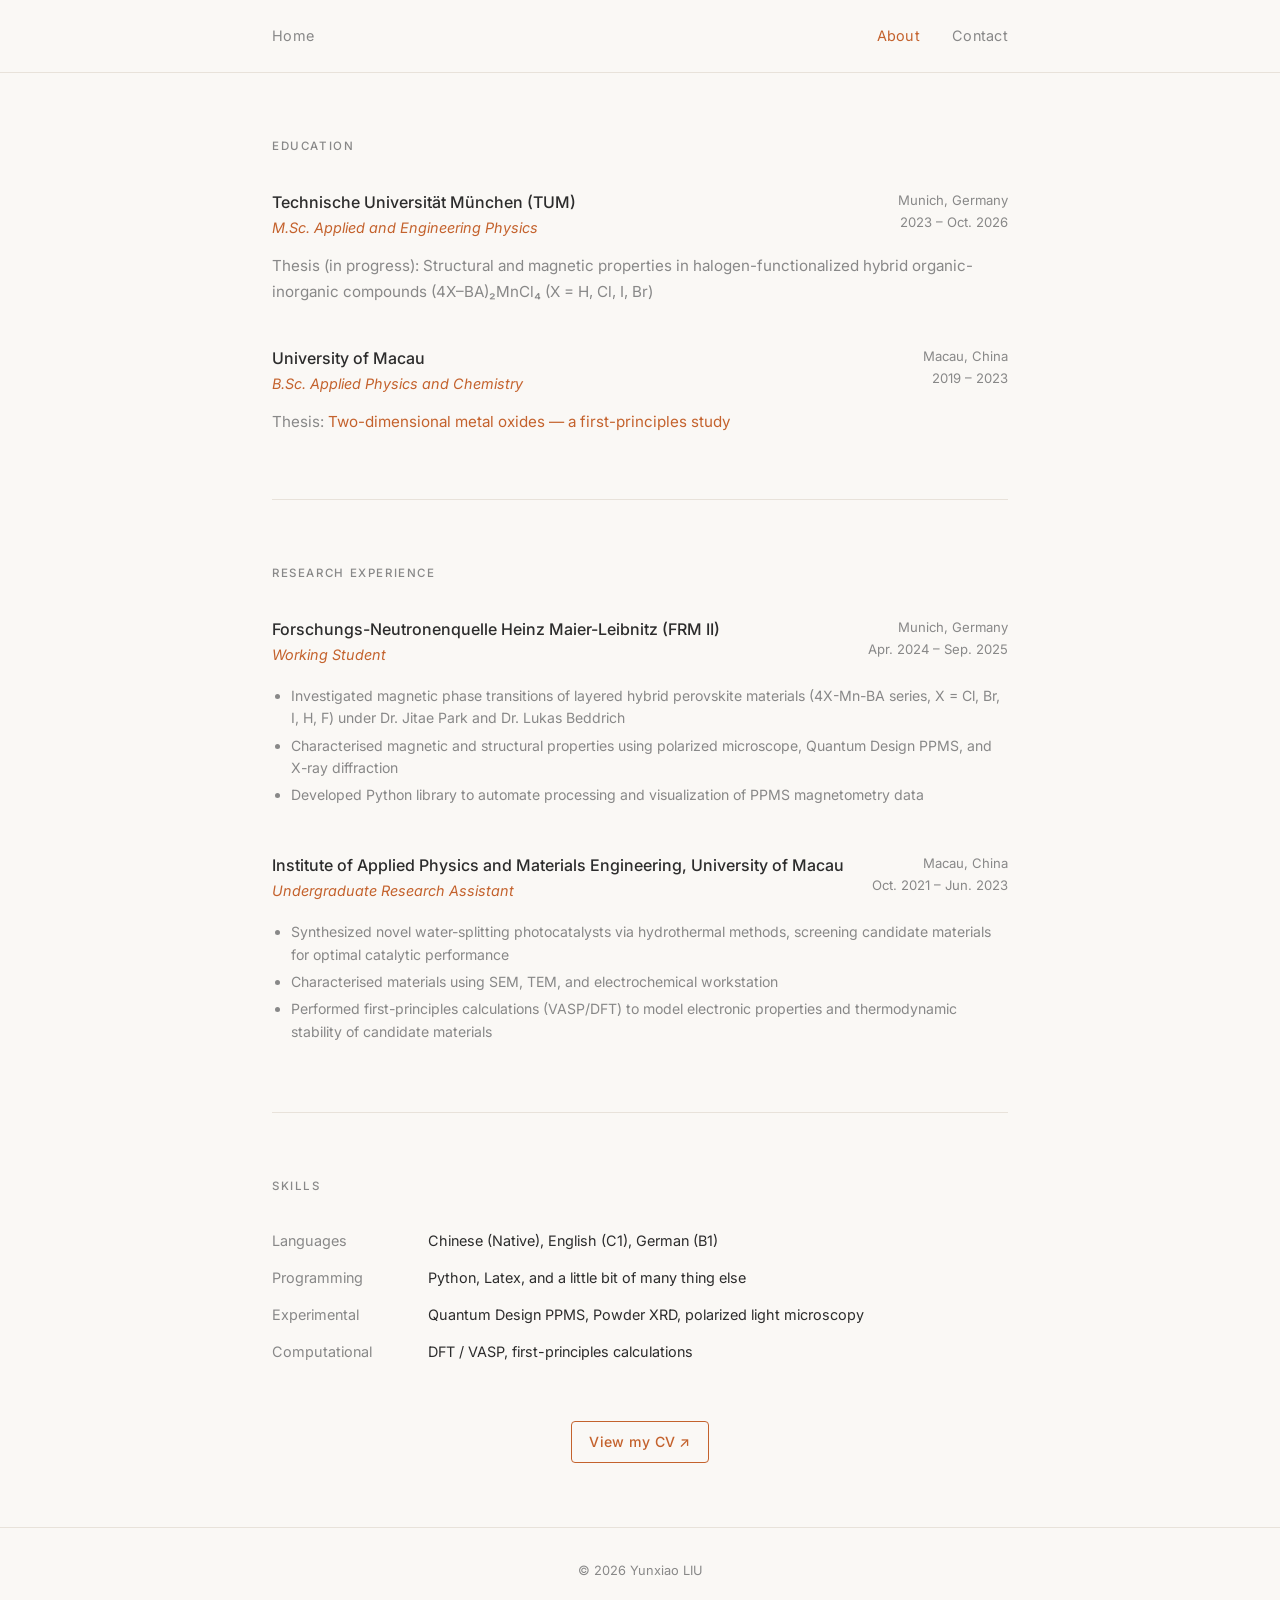
==== about.html @ db768ae1 "publish v1.0" ====
<!doctype html>
<html lang="en">
  <head>
    <meta charset="UTF-8" />
    <meta name="viewport" content="width=device-width, initial-scale=1.0" />
    <title>About — Yunxiao LIU</title>
    <link rel="stylesheet" href="style.css" />
  </head>
  <body>
    <nav>
      <div class="nav-inner">
        <a href="index.html" class="nav-name">Home</a>
        <ul class="nav-links">
          <li><a href="about.html" class="active">About</a></li>
          <li><a href="contact.html">Contact</a></li>
        </ul>
      </div>
    </nav>

    <div class="container">
      <section>
        <h2>Education</h2>

        <div class="entry">
          <div>
            <div class="entry-title">Technische Universität München (TUM)</div>
            <div class="entry-subtitle">
              M.Sc. Applied and Engineering Physics
            </div>
          </div>
          <div class="entry-meta">Munich, Germany<br />2023 – Oct. 2026</div>
          <div class="entry-body">
            <p>
              Thesis (in progress): Structural and magnetic properties in
              halogen-functionalized hybrid organic-inorganic compounds
              (4X–BA)₂MnCl₄ (X = H, Cl, I, Br)
            </p>
          </div>
        </div>

        <div class="entry">
          <div>
            <div class="entry-title">University of Macau</div>
            <div class="entry-subtitle">
              B.Sc. Applied Physics and Chemistry
            </div>
          </div>
          <div class="entry-meta">Macau, China<br />2019 – 2023</div>
          <div class="entry-body">
            <p>
              Thesis:
              <a
                href="http://oaps.umac.mo/handle/10692.1/303"
                target="_blank"
                rel="noopener"
                >Two-dimensional metal oxides — a first-principles study</a
              >
            </p>
          </div>
        </div>
      </section>

      <section>
        <h2>Research Experience</h2>

        <div class="entry">
          <div>
            <div class="entry-title">
              Forschungs-Neutronenquelle Heinz Maier-Leibnitz (FRM II)
            </div>
            <div class="entry-subtitle">Working Student</div>
          </div>
          <div class="entry-meta">
            Munich, Germany<br />Apr. 2024 – Sep. 2025
          </div>
          <div class="entry-body">
            <ul>
              <li>
                Investigated magnetic phase transitions of layered hybrid
                perovskite materials (4X-Mn-BA series, X = Cl, Br, I, H, F)
                under Dr. Jitae Park and Dr. Lukas Beddrich
              </li>
              <li>
                Characterised magnetic and structural properties using polarized
                microscope, Quantum Design PPMS, and X-ray diffraction
              </li>
              <li>
                Developed Python library to automate processing and
                visualization of PPMS magnetometry data
              </li>
            </ul>
          </div>
        </div>

        <div class="entry">
          <div>
            <div class="entry-title">
              Institute of Applied Physics and Materials Engineering, University
              of Macau
            </div>
            <div class="entry-subtitle">Undergraduate Research Assistant</div>
          </div>
          <div class="entry-meta">Macau, China<br />Oct. 2021 – Jun. 2023</div>
          <div class="entry-body">
            <ul>
              <li>
                Synthesized novel water-splitting photocatalysts via
                hydrothermal methods, screening candidate materials for optimal
                catalytic performance
              </li>
              <li>
                Characterised materials using SEM, TEM, and electrochemical
                workstation
              </li>
              <li>
                Performed first-principles calculations (VASP/DFT) to model
                electronic properties and thermodynamic stability of candidate
                materials
              </li>
            </ul>
          </div>
        </div>
      </section>

      <section>
        <h2>Skills</h2>
        <div class="skills-grid">
          <div class="skill-row">
            <span class="skill-label">Languages</span>
            <span class="skill-value"
              >Chinese (Native), English (C1), German (B1)</span
            >
          </div>
          <div class="skill-row">
            <span class="skill-label">Programming</span>
            <span class="skill-value"
              >Python, Latex, and a little bit of many thing else</span
            >
          </div>

          <div class="skill-row">
            <span class="skill-label">Experimental</span>
            <span class="skill-value"
              >Quantum Design PPMS, Powder XRD, polarized light microscopy</span
            >
          </div>
          <div class="skill-row">
            <span class="skill-label">Computational</span>
            <span class="skill-value"
              >DFT / VASP, first-principles calculations</span
            >
          </div>
        </div>

        <a
          href="https://github.com/AlbertRyu/resume/blob/main/resume.pdf"
          target="_blank"
          rel="noopener"
          class="cv-link"
          >View my CV ↗</a
        >
      </section>
    </div>

    <footer>&copy; 2026 Yunxiao LIU</footer>
  </body>
</html>
---- style.css ----
@import url('https://fonts.googleapis.com/css2?family=Playfair+Display:ital,wght@0,400;0,600;1,400;1,600&family=Inter:wght@300;400;500&display=swap');

*, *::before, *::after {
  box-sizing: border-box;
  margin: 0;
  padding: 0;
}

:root {
  --bg: #faf8f5;
  --surface: #ffffff;
  --border: #e8e2da;
  --text: #2c2c2c;
  --text-muted: #888;
  --accent: #c4622d;
  --accent-hover: #a85226;
}

html {
  font-size: 16px;
  scroll-behavior: smooth;
}

body {
  background: var(--bg);
  color: var(--text);
  font-family: 'Inter', sans-serif;
  font-weight: 400;
  line-height: 1.7;
  min-height: 100vh;
}

a {
  color: var(--accent);
  text-decoration: none;
}

a:hover {
  color: var(--accent-hover);
  text-decoration: underline;
}

/* ── Nav ─────────────────────────────────── */

nav {
  border-bottom: 1px solid var(--border);
  background: var(--bg);
  position: sticky;
  top: 0;
  z-index: 10;
}

.nav-inner {
  max-width: 800px;
  margin: 0 auto;
  padding: 1.4rem 2rem;
  display: flex;
  justify-content: space-between;
  align-items: center;
}

.nav-name {
  font-family: 'Inter', sans-serif;
  font-size: 0.9rem;
  font-weight: 400;
  color: var(--text-muted);
  letter-spacing: 0.02em;
  transition: color 0.2s;
}

.nav-name:hover {
  text-decoration: none;
  color: var(--accent);
}

.nav-links {
  display: flex;
  gap: 2rem;
  list-style: none;
}

.nav-links a {
  color: var(--text-muted);
  font-size: 0.9rem;
  font-weight: 400;
  letter-spacing: 0.02em;
  transition: color 0.2s;
}

.nav-links a:hover,
.nav-links a.active {
  color: var(--accent);
  text-decoration: none;
}

.cv-link {
  display: block;
  width: fit-content;
  margin: 3.5rem auto 0;
  font-size: 0.88rem;
  font-weight: 500;
  color: var(--accent);
  border: 1.5px solid var(--accent);
  border-radius: 4px;
  padding: 0.5rem 1.1rem;
  letter-spacing: 0.02em;
  transition: background 0.2s, color 0.2s;
}

.cv-link:hover {
  background: var(--accent);
  color: #fff;
  text-decoration: none;
}

/* ── Layout ──────────────────────────────── */

.container {
  max-width: 800px;
  margin: 0 auto;
  padding: 0 2rem;
}

section {
  padding: 4rem 0;
  border-bottom: 1px solid var(--border);
}

section:last-child {
  border-bottom: none;
}

/* ── Typography ──────────────────────────── */

h1 {
  font-family: 'Playfair Display', serif;
  font-size: 2.8rem;
  font-weight: 600;
  line-height: 1.25;
  letter-spacing: -0.01em;
  color: var(--text);
}

h1 em {
  font-style: italic;
  font-weight: 400;
  color: var(--text-muted);
  font-size: 0.65em;
}

h2 {
  font-family: 'Inter', sans-serif;
  font-size: 0.72rem;
  font-weight: 500;
  letter-spacing: 0.14em;
  text-transform: uppercase;
  color: var(--text-muted);
  margin-bottom: 2rem;
}

h3 {
  font-size: 1rem;
  font-weight: 500;
  color: var(--text);
}

p {
  color: var(--text-muted);
  font-size: 0.95rem;
}

/* ── Hero ────────────────────────────────── */

.hero {
  padding: 5rem 0 4rem;
  border-bottom: 1px solid var(--border);
}

.hero-label {
  font-size: 0.8rem;
  font-weight: 500;
  letter-spacing: 0.12em;
  text-transform: uppercase;
  color: var(--accent);
  margin-bottom: 1rem;
}

.hero h1 {
  margin-bottom: 1.2rem;
}

.hero-bio {
  font-size: 1.05rem;
  color: var(--text-muted);
  line-height: 1.8;
  margin-bottom: 2rem;
}

.hero-links {
  display: flex;
  gap: 1.5rem;
  flex-wrap: wrap;
}

.hero-links a {
  font-size: 0.85rem;
  font-weight: 500;
  color: var(--text-muted);
  letter-spacing: 0.02em;
  display: flex;
  align-items: center;
  gap: 0.4rem;
  transition: color 0.2s;
}

.hero-links a:hover {
  color: var(--accent);
  text-decoration: none;
}

/* ── Project Cards ───────────────────────── */

.projects-grid {
  display: grid;
  gap: 1.2rem;
}

.card {
  background: var(--surface);
  border: 1px solid var(--border);
  border-left: 3px solid var(--border);
  border-radius: 4px;
  padding: 1.5rem;
  transition: border-left-color 0.2s;
}

.card:hover {
  border-left-color: var(--accent);
}

.card-header {
  display: flex;
  justify-content: space-between;
  align-items: flex-start;
  margin-bottom: 0.6rem;
}

.card-title {
  font-size: 1rem;
  font-weight: 500;
  color: var(--text);
}

.card-year {
  font-size: 0.8rem;
  color: var(--text-muted);
  flex-shrink: 0;
  margin-left: 1rem;
}

.card-desc {
  font-size: 0.9rem;
  color: var(--text-muted);
  margin-bottom: 1rem;
  line-height: 1.6;
}

.card-footer {
  display: flex;
  justify-content: space-between;
  align-items: center;
  flex-wrap: wrap;
  gap: 0.5rem;
}

.tags {
  display: flex;
  flex-wrap: wrap;
  gap: 0.4rem;
}

.tag {
  font-size: 0.75rem;
  background: var(--bg);
  border: 1px solid var(--border);
  border-radius: 3px;
  padding: 0.15rem 0.5rem;
  color: var(--text-muted);
}

.card-link {
  font-size: 0.8rem;
  font-weight: 500;
  color: var(--accent);
  flex-shrink: 0;
}

/* ── About Page ──────────────────────────── */

.entry {
  display: grid;
  grid-template-columns: 1fr auto;
  gap: 0 1rem;
  margin-bottom: 2.5rem;
}

.entry:last-child {
  margin-bottom: 0;
}

.entry-title {
  font-size: 1rem;
  font-weight: 500;
  color: var(--text);
}

.entry-subtitle {
  font-size: 0.9rem;
  font-style: italic;
  color: var(--accent);
  margin-bottom: 0.3rem;
}

.entry-meta {
  font-size: 0.82rem;
  color: var(--text-muted);
  text-align: right;
  white-space: nowrap;
}

.entry-body {
  grid-column: 1 / -1;
  margin-top: 0.5rem;
}

.entry-body ul {
  padding-left: 1.2rem;
  margin-top: 0.3rem;
}

.entry-body li {
  font-size: 0.88rem;
  color: var(--text-muted);
  margin-bottom: 0.3rem;
  line-height: 1.6;
}

.skills-grid {
  display: grid;
  gap: 0.8rem;
}

.skill-row {
  display: grid;
  grid-template-columns: 140px 1fr;
  gap: 1rem;
  font-size: 0.9rem;
}

.skill-label {
  color: var(--text-muted);
  font-weight: 400;
}

.skill-value {
  color: var(--text);
}

/* ── Contact Page ────────────────────────── */

.contact-list {
  display: grid;
  gap: 1.2rem;
  margin-top: 1rem;
}

.contact-item {
  display: flex;
  align-items: center;
  gap: 1rem;
  padding: 1.2rem 1.5rem;
  background: var(--surface);
  border: 1px solid var(--border);
  border-radius: 6px;
  transition: border-color 0.2s;
}

.contact-item:hover {
  border-color: var(--accent);
}

.contact-label {
  font-size: 0.75rem;
  font-weight: 500;
  letter-spacing: 0.08em;
  text-transform: uppercase;
  color: var(--text-muted);
  width: 80px;
  flex-shrink: 0;
}

.contact-value {
  font-size: 0.95rem;
  color: var(--text);
}

/* ── Footer ──────────────────────────────── */

footer {
  text-align: center;
  padding: 2rem;
  font-size: 0.8rem;
  color: var(--text-muted);
  border-top: 1px solid var(--border);
}

/* ── Responsive ──────────────────────────── */

@media (max-width: 600px) {
  h1 { font-size: 2rem; }
  nav { padding: 1.2rem 1.2rem; }
  .container { padding: 0 1.2rem; }
  .hero { padding: 3rem 0 2.5rem; }
  section { padding: 3rem 0; }
  .skill-row { grid-template-columns: 1fr; gap: 0.2rem; }
  .entry { grid-template-columns: 1fr; }
  .entry-meta { text-align: left; }
}
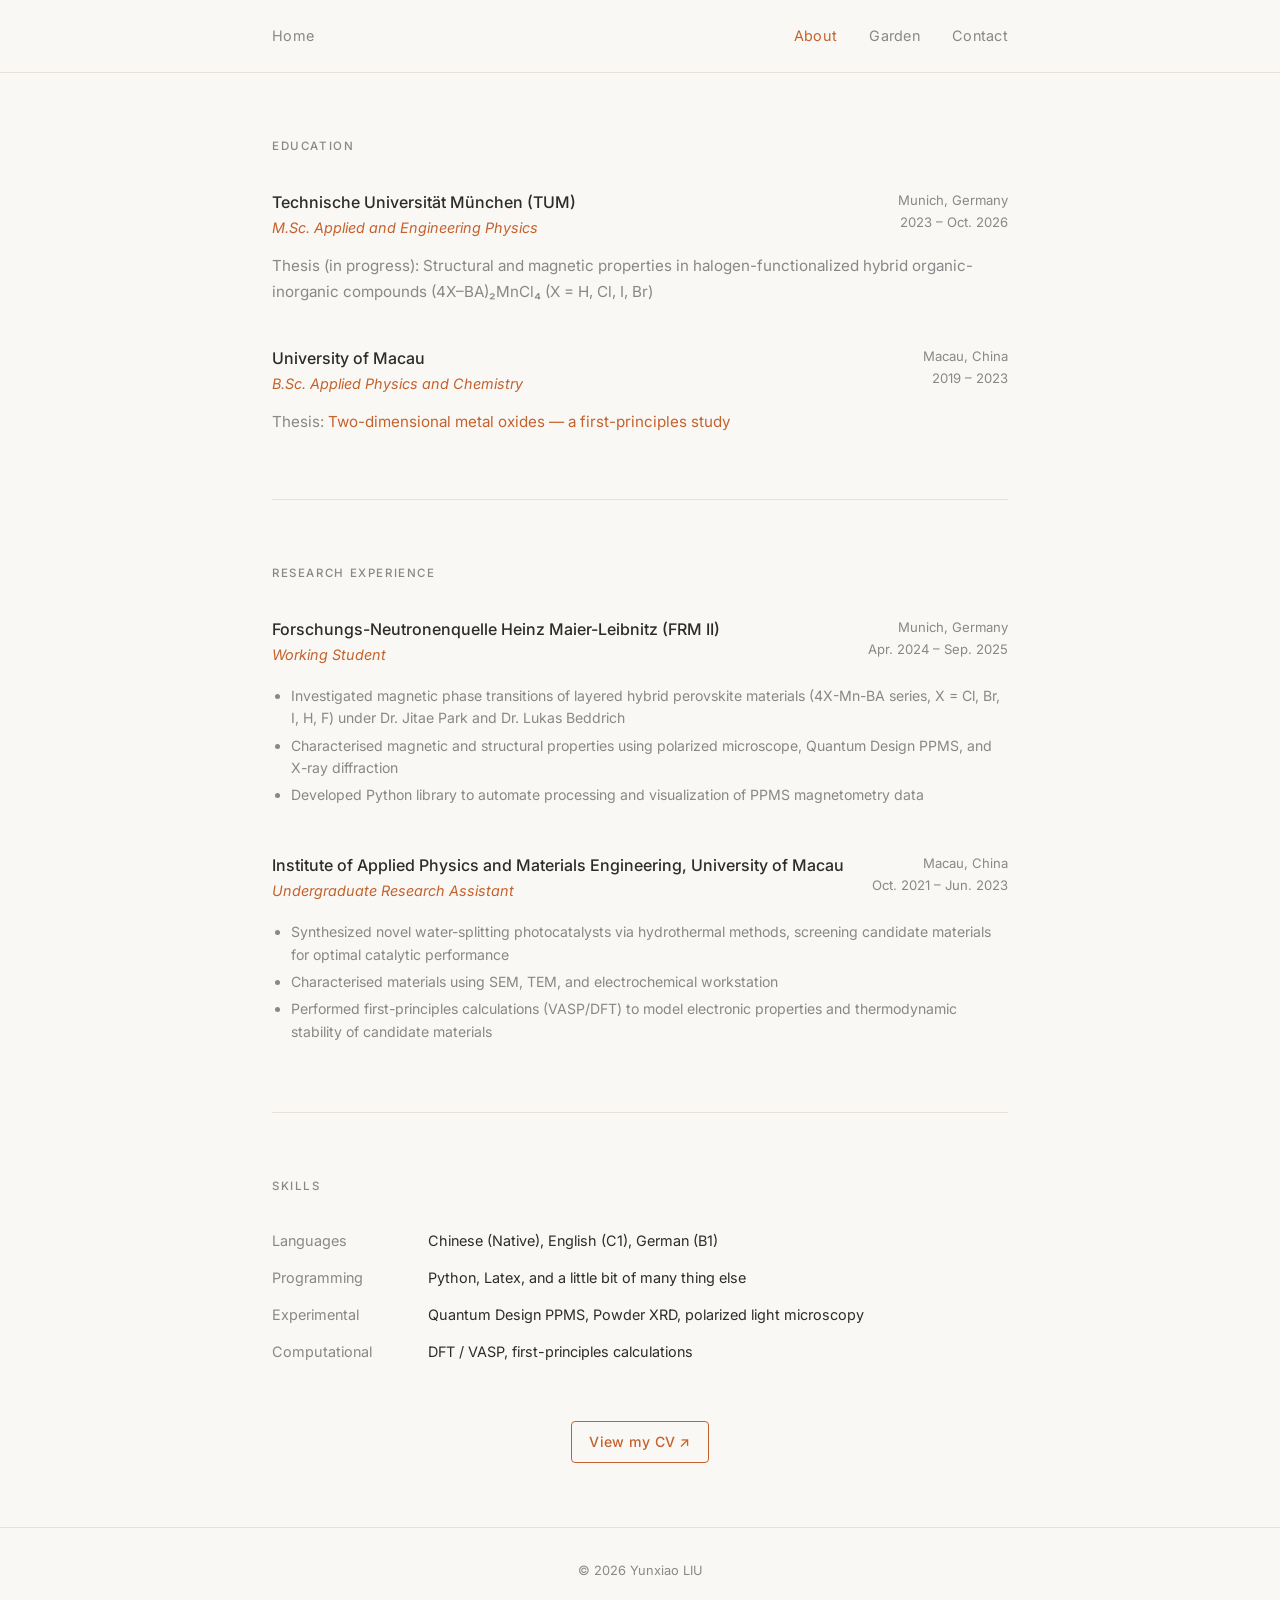
==== commit f178557f: "add garden into nav bar" ====
--- a/about.html
+++ b/about.html
@@ -4,6 +4,7 @@
     <meta charset="UTF-8" />
     <meta name="viewport" content="width=device-width, initial-scale=1.0" />
     <title>About — Yunxiao LIU</title>
+    <link rel="icon" type="image/svg+xml" href="favicon.svg" />
     <link rel="stylesheet" href="style.css" />
   </head>
   <body>
@@ -12,6 +13,7 @@
         <a href="index.html" class="nav-name">Home</a>
         <ul class="nav-links">
           <li><a href="about.html" class="active">About</a></li>
+          <li><a href="https://digital-garden.yunxiao.de" target="_blank">Garden</a></li>
           <li><a href="contact.html">Contact</a></li>
         </ul>
       </div>
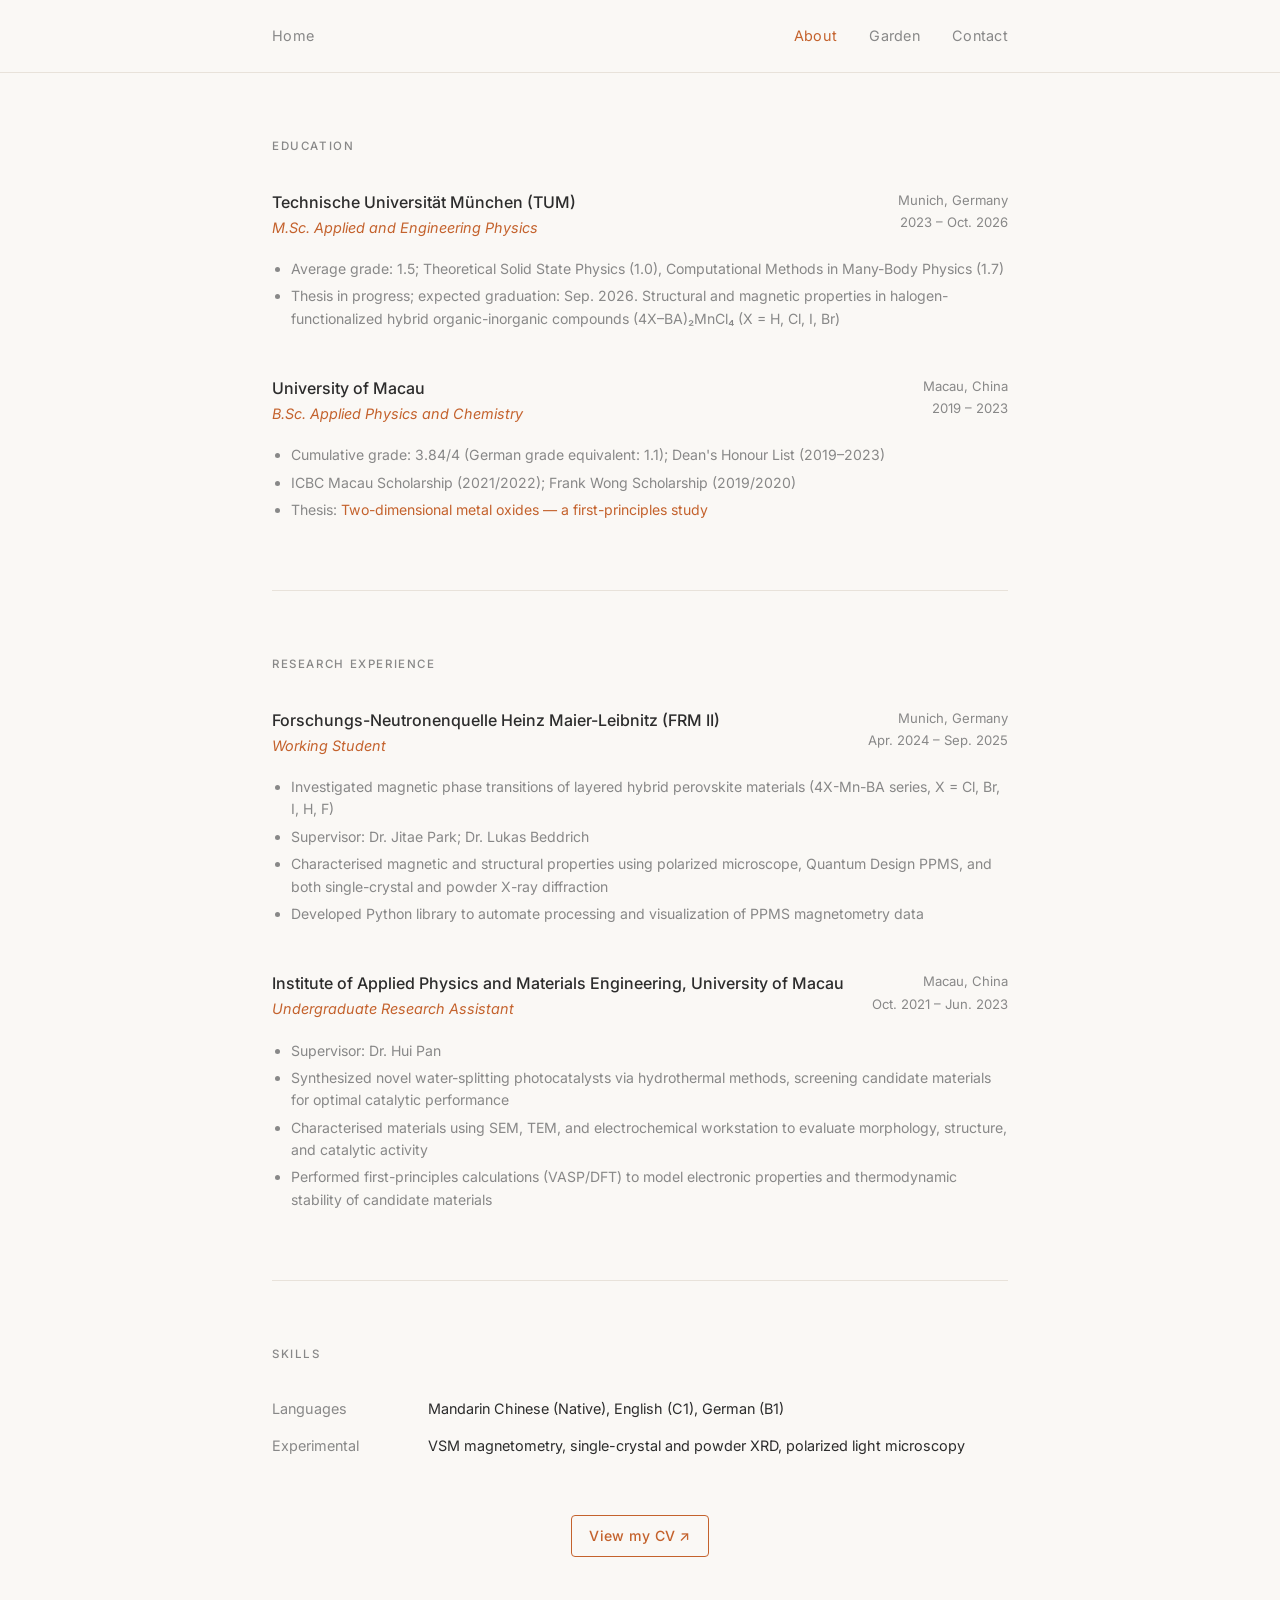
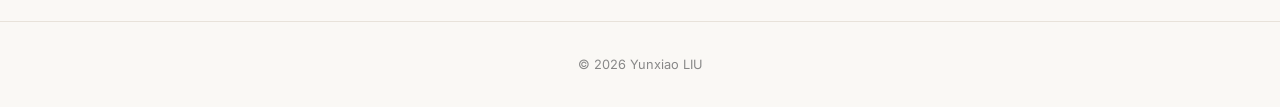
==== commit 0e53367f: "Update after resume v1.3" ====
--- a/about.html
+++ b/about.html
@@ -32,11 +32,18 @@
           </div>
           <div class="entry-meta">Munich, Germany<br />2023 – Oct. 2026</div>
           <div class="entry-body">
-            <p>
-              Thesis (in progress): Structural and magnetic properties in
-              halogen-functionalized hybrid organic-inorganic compounds
-              (4X–BA)₂MnCl₄ (X = H, Cl, I, Br)
-            </p>
+            <ul>
+              <li>
+                Average grade: 1.5; Theoretical Solid State Physics (1.0),
+                Computational Methods in Many-Body Physics (1.7)
+              </li>
+              <li>
+                Thesis in progress; expected graduation: Sep. 2026.
+                Structural and magnetic properties in
+                halogen-functionalized hybrid organic-inorganic compounds
+                (4X–BA)₂MnCl₄ (X = H, Cl, I, Br)
+              </li>
+            </ul>
           </div>
         </div>
 
@@ -49,15 +56,25 @@
           </div>
           <div class="entry-meta">Macau, China<br />2019 – 2023</div>
           <div class="entry-body">
-            <p>
-              Thesis:
-              <a
-                href="http://oaps.umac.mo/handle/10692.1/303"
-                target="_blank"
-                rel="noopener"
-                >Two-dimensional metal oxides — a first-principles study</a
-              >
-            </p>
+            <ul>
+              <li>
+                Cumulative grade: 3.84/4 (German grade equivalent: 1.1);
+                Dean's Honour List (2019–2023)
+              </li>
+              <li>
+                ICBC Macau Scholarship (2021/2022); Frank Wong Scholarship
+                (2019/2020)
+              </li>
+              <li>
+                Thesis:
+                <a
+                  href="http://oaps.umac.mo/handle/10692.1/303"
+                  target="_blank"
+                  rel="noopener"
+                  >Two-dimensional metal oxides — a first-principles study</a
+                >
+              </li>
+            </ul>
           </div>
         </div>
       </section>
@@ -80,11 +97,14 @@
               <li>
                 Investigated magnetic phase transitions of layered hybrid
                 perovskite materials (4X-Mn-BA series, X = Cl, Br, I, H, F)
-                under Dr. Jitae Park and Dr. Lukas Beddrich
               </li>
               <li>
-                Characterised magnetic and structural properties using polarized
-                microscope, Quantum Design PPMS, and X-ray diffraction
+                Supervisor: Dr. Jitae Park; Dr. Lukas Beddrich
+              </li>
+              <li>
+                Characterised magnetic and structural properties using
+                polarized microscope, Quantum Design PPMS, and both
+                single-crystal and powder X-ray diffraction
               </li>
               <li>
                 Developed Python library to automate processing and
@@ -105,6 +125,7 @@
           <div class="entry-meta">Macau, China<br />Oct. 2021 – Jun. 2023</div>
           <div class="entry-body">
             <ul>
+              <li>Supervisor: Dr. Hui Pan</li>
               <li>
                 Synthesized novel water-splitting photocatalysts via
                 hydrothermal methods, screening candidate materials for optimal
@@ -112,7 +133,8 @@
               </li>
               <li>
                 Characterised materials using SEM, TEM, and electrochemical
-                workstation
+                workstation to evaluate morphology, structure, and catalytic
+                activity
               </li>
               <li>
                 Performed first-principles calculations (VASP/DFT) to model
@@ -130,26 +152,14 @@
           <div class="skill-row">
             <span class="skill-label">Languages</span>
             <span class="skill-value"
-              >Chinese (Native), English (C1), German (B1)</span
+              >Mandarin Chinese (Native), English (C1), German (B1)</span
             >
           </div>
           <div class="skill-row">
-            <span class="skill-label">Programming</span>
-            <span class="skill-value"
-              >Python, Latex, and a little bit of many thing else</span
-            >
-          </div>
-
-          <div class="skill-row">
             <span class="skill-label">Experimental</span>
             <span class="skill-value"
-              >Quantum Design PPMS, Powder XRD, polarized light microscopy</span
-            >
-          </div>
-          <div class="skill-row">
-            <span class="skill-label">Computational</span>
-            <span class="skill-value"
-              >DFT / VASP, first-principles calculations</span
+              >VSM magnetometry, single-crystal and powder XRD, polarized light
+              microscopy</span
             >
           </div>
         </div>
